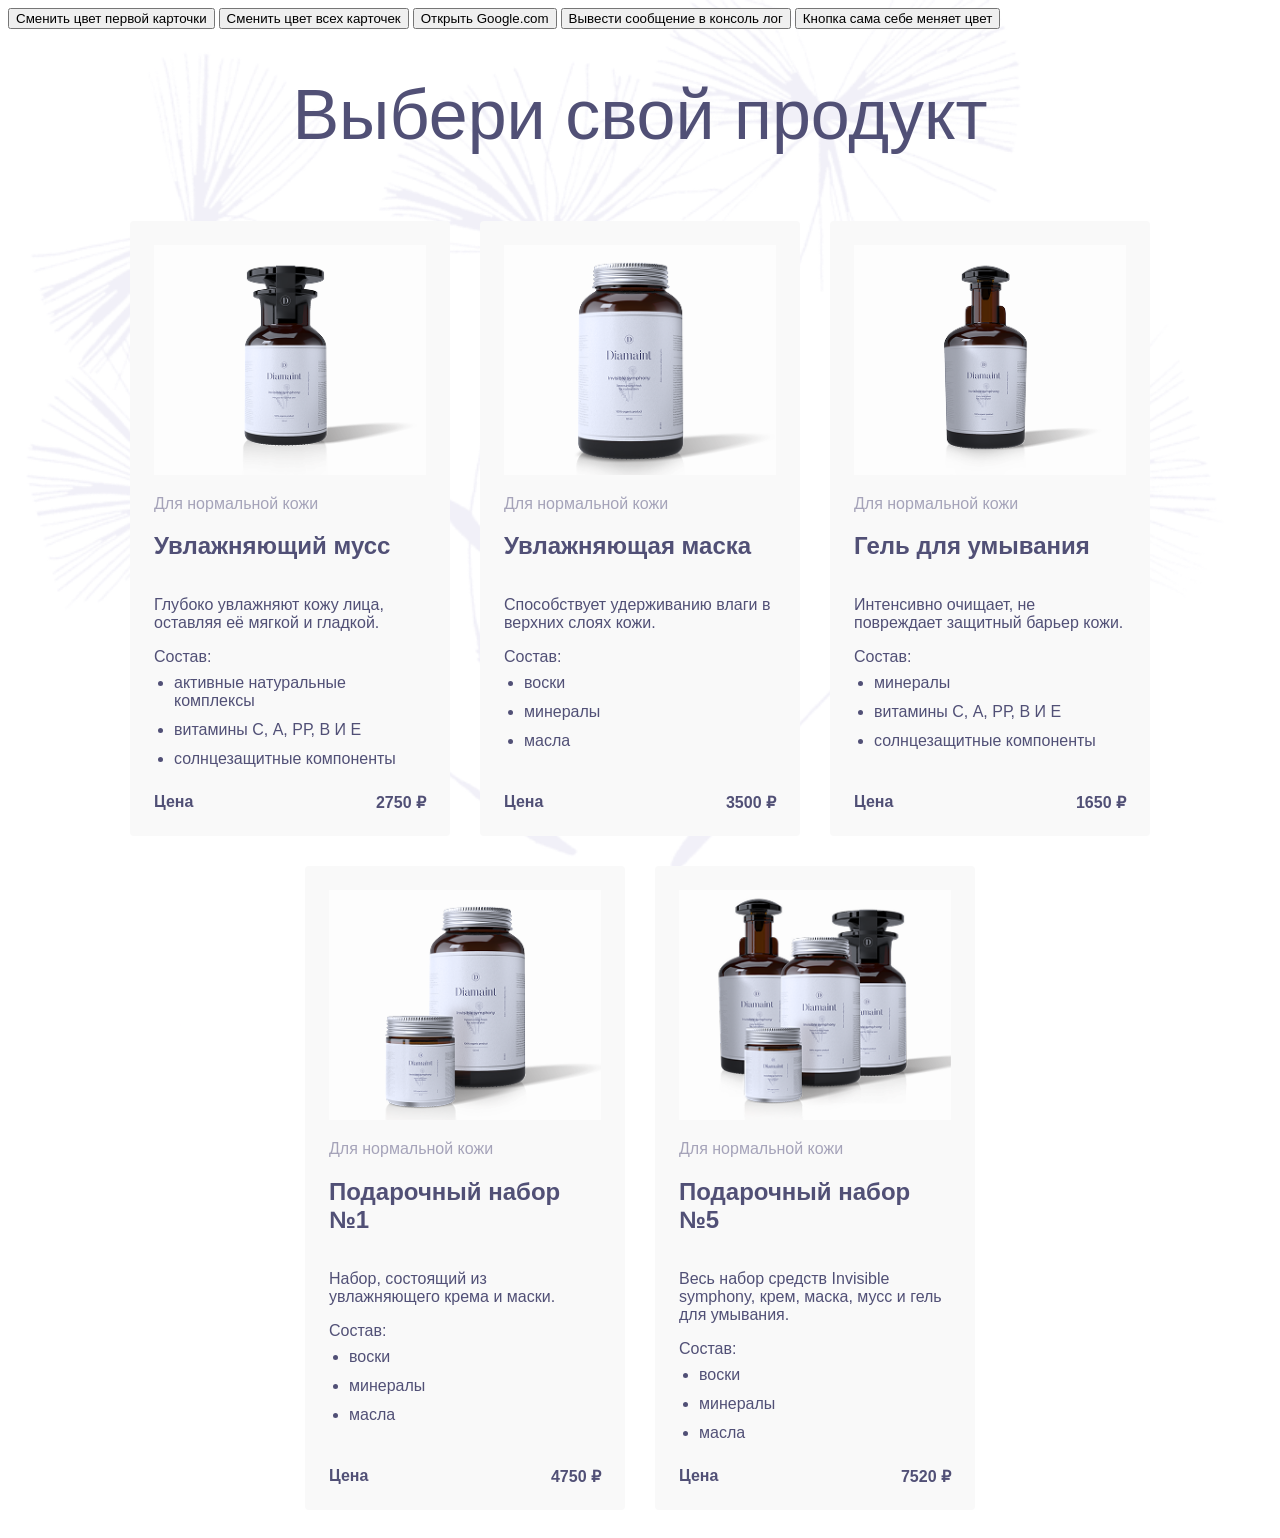
==== index.html @ 406c689b "(Homework №9): Implemented array filtering, mapping and reducing methods with modules" ====
<!DOCTYPE html>
<html lang="ru">

<head>
  <meta charset="UTF-8">
  <meta name="viewport" content="width=device-width, initial-scale=1.0">
  <title>Document</title>
  <link rel="stylesheet" href="style.css">
</head>

<body>
  
  <button id="change-color-first-card">Сменить цвет первой карточки</button>
  <button id="change-color-all-card">Сменить цвет всех карточек</button>
  <button id="open-page-google">Открыть Google.com</button>
  <button id="output-console-loge">Вывести сообщение в консоль лог</button>
  <button id="button-change-color">Кнопка сама себе меняет цвет</button>

  <h1 class="title">Выбери свой продукт</h1>

  <div class="catalog">


    <div class="product-card">

      <img class="product-card__image" src="img/moisturizing-mousse.png" alt="Товар Увлажняющий мусс">
      <span class="product-card__category">Для нормальной кожи</span>
      <h2 class="product-card__title">Увлажняющий мусс</h2>
      <p class="product-card__description">Глубоко увлажняют кожу лица, оставляя её мягкой и гладкой.</p>

      <span class="product-card__composition-title">Состав: </span>

      <ul class="product-card__composition-list">
        <li class="product-card__composition-item">активные натуральные комплексы</li>
        <li class="product-card__composition-item">витамины С, А, РР, В И Е</li>
        <li class="product-card__composition-item">солнцезащитные компоненты</li>
      </ul>

      <div class="product-card__price-box">
        <b class="product-card__price-label">Цена</b>
        <span class="product-card__price-value">2750 &#8381;</span>
      </div>

    </div>


    <div class="product-card">

      <img class="product-card__image" src="img/moisturizing-mask.png" alt="Увлажняющая маска">
      <span class="product-card__category">Для нормальной кожи</span>
      <h2 class="product-card__title">Увлажняющая маска</h2>
      <p class="product-card__description">Способствует удерживанию влаги в верхних слоях кожи.</p>


      <span class="product-card__composition-title">Состав: </span>

      <ul class="product-card__composition-list">
        <li class="product-card__composition-item">воски</li>
        <li class="product-card__composition-item">минералы</li>
        <li class="product-card__composition-item">масла</li>
      </ul>


      <div class="product-card__price-box">
        <b class="product-card__price-label">Цена</b>
        <span class="product-card__price-value">3500 &#8381;</span>
      </div>

    </div>


    <div class="product-card">

      <img class="product-card__image" src="img/cleansing-gel.png" alt="Гель для умывания">
      <span class="product-card__category">Для нормальной кожи</span>
      <h2 class="product-card__title">Гель для умывания</h2>
      <p class="product-card__description">Интенсивно очищает, не повреждает защитный барьер кожи.</p>

      <span class="product-card__composition-title">Состав: </span>

      <ul class="product-card__composition-list">
        <li class="product-card__composition-item">минералы</li>
        <li class="product-card__composition-item">витамины С, А, РР, В И Е</li>
        <li class="product-card__composition-item">солнцезащитные компоненты</li>
      </ul>

      <div class="product-card__price-box">
        <b class="product-card__price-label">Цена</b>
        <span class="product-card__price-value">1650 &#8381;</span>
      </div>

    </div>


    <div class="product-card">

      <img class="product-card__image" src="img/gift-set-№1.png" alt="Подарочный набор №1">
      <span class="product-card__category">Для нормальной кожи</span>
      <h2 class="product-card__title">Подарочный набор №1</h2>
      <p class="product-card__description">Набор, состоящий из увлажняющего крема и маски.</p>

      <span class="product-card__composition-title">Состав: </span>

      <ul class="product-card__composition-list">
        <li class="product-card__composition-item">воски</li>
        <li class="product-card__composition-item">минералы</li>
        <li class="product-card__composition-item">масла</li>
      </ul>

      <div class="product-card__price-box">
        <b class="product-card__price-label">Цена</b>
        <span class="product-card__price-value">4750 &#8381;</span>
      </div>

    </div>


    <div class="product-card">

      <img class="product-card__image" src="img/gift-set-№5.png" alt="Подарочный набор №5">
      <span class="product-card__category">Для нормальной кожи</span>
      <h2 class="product-card__title">Подарочный набор №5</h2>
      <p class="product-card__description">Весь набор средств Invisible symphony, крем, маска, мусс и гель для умывания.</p>

      <span class="product-card__composition-title">Состав: </span>

      <ul class="product-card__composition-list">
        <li class="product-card__composition-item">воски</li>
        <li class="product-card__composition-item">минералы</li>
        <li class="product-card__composition-item">масла</li>
      </ul>

      <div class="product-card__price-box">
        <b class="product-card__price-label">Цена</b>
        <span class="product-card__price-value">7520 &#8381;</span>
      </div>

    </div>


  </div>
  <script src="main.js"></script>
  <script src="homework-7.js"></script>
  <script src="homework-8.js"></script>
  <script type="module" src="./homework-9.js"></script>
  <script type="module" src="./comments.js"></script>
</body>

</html>
---- style.css ----
body {
    background-image: url("img/dandelions.png");
    background-repeat: no-repeat;
    background-position: top right;
    background-size: contain;
}

.title {
    font-family: 'Montserrat', sans-serif;
    font-weight: 400;
    font-style: normal;
    font-size: 70px;
    line-height: 78px;
    letter-spacing: 0;
    text-align: center;
    color: #515076;
}

.catalog {
    display: flex;
    flex-wrap: wrap;
    gap: 30px;
    justify-content: center;
    max-width: 1200px;
    margin: 0 auto;
    padding: 20px;
}

.product-card {
    font-family: 'Montserrat', sans-serif;
    background-color: #f9f9f9;
    border-radius: 4px;
    padding: 24px;
    width: 320px;
    box-sizing: border-box;
    display: flex;
    flex-direction: column;
}

.product-card__image {
    max-width: 100%;
    height: auto;
    display: block;
    margin: 0 auto 20px auto;
}

.product-card__category {
    font-family: 'Montserrat', sans-serif;
    color: #A5A3B9;
}

.product-card__title, 
.product-card__description, 
.product-card__composition-title {
    color: #515076;
    font-family: 'Montserrat', sans-serif;
}

.product-card__composition-list {
    display: flex;
    flex-direction: column;
    align-items: flex-start;
    gap: 6px;
    padding-left: 20px;
    list-style-position: outside;
    color: #515076;
    font-family: 'Montserrat', sans-serif;
    margin-top: 8px;
    margin-bottom: 20px;
}

.product-card__composition-item {
    margin-bottom: 5px;
}

.product-card__price-box {
    display: flex;
    justify-content: space-between;
    margin-top: auto;
    font-family: 'Montserrat', sans-serif;
    color: #515076;
    font-weight: bold;
}

.product-card__price-label,
.product-card__price-value {
    font-family: 'Montserrat', sans-serif;
    color: #515076;
}


.button--active {
    background-color: blue;
}
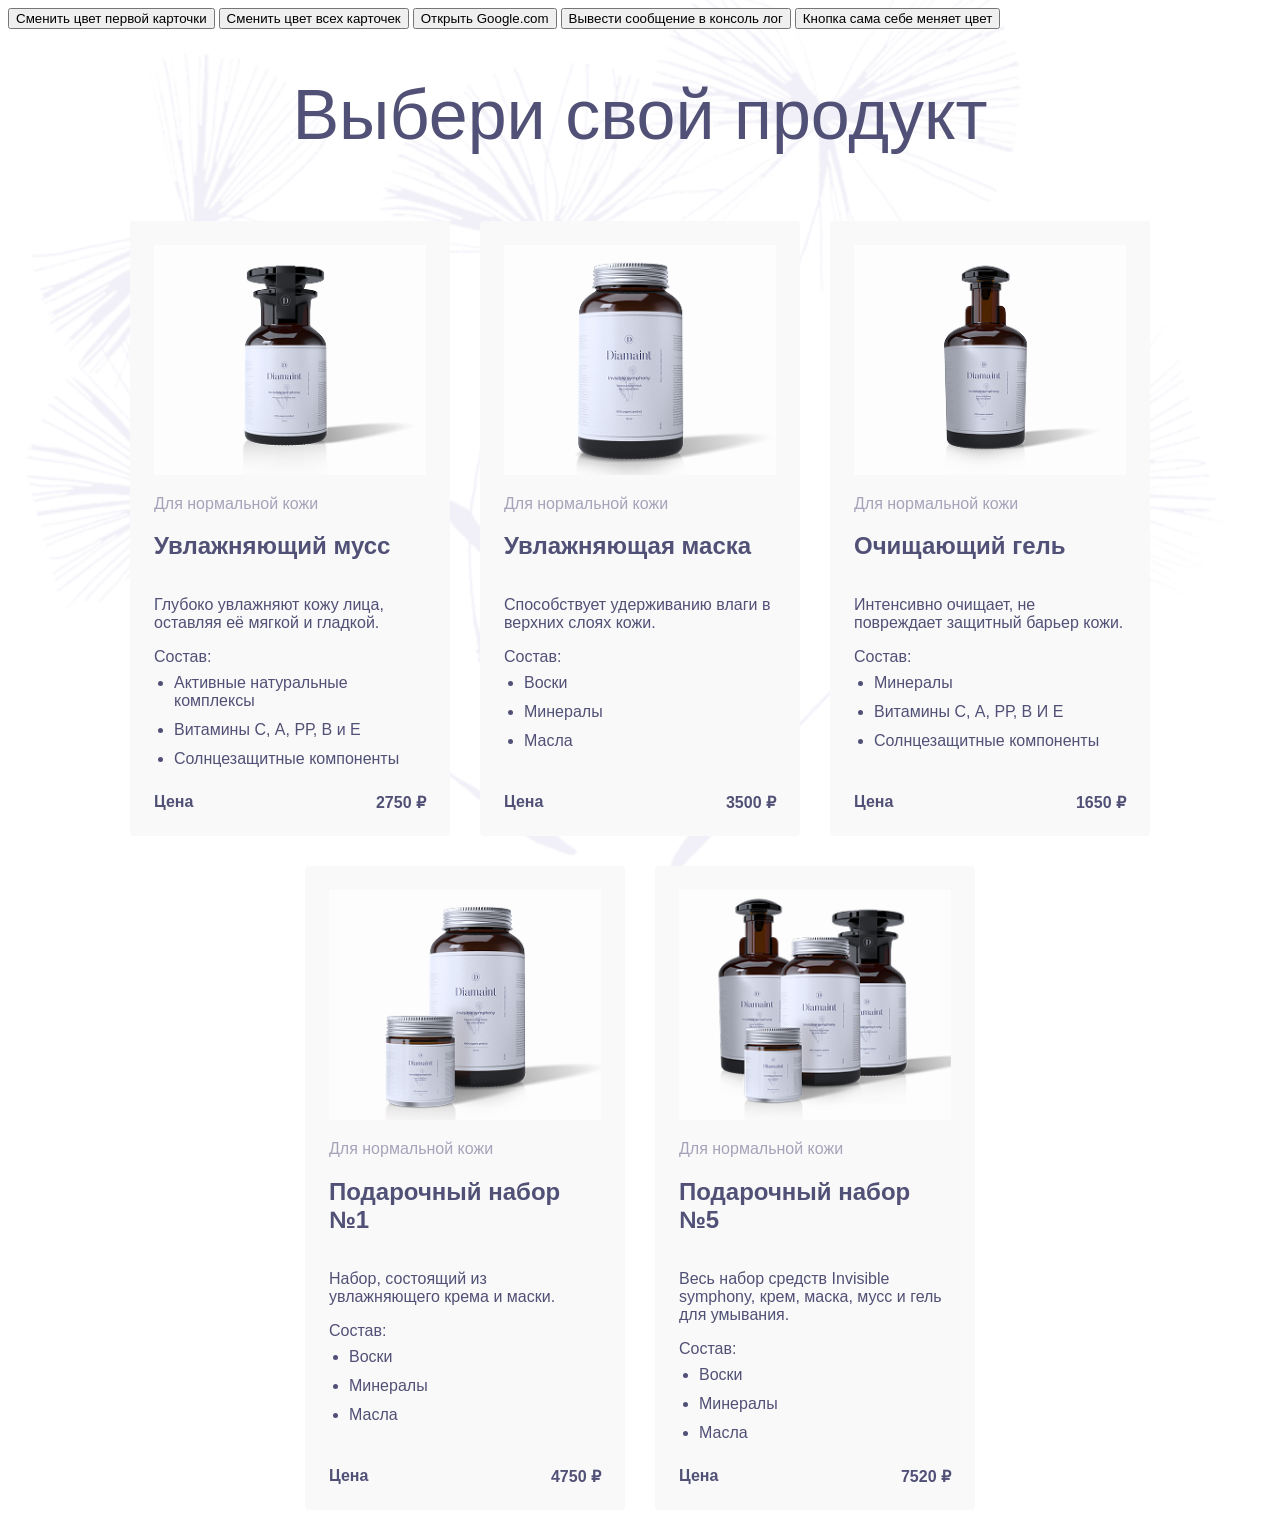
==== commit 78c8a85a: "fix: correct card count rendering in renderCards function" ====
--- a/index.html
+++ b/index.html
@@ -144,6 +144,7 @@
   <script src="homework-8.js"></script>
   <script type="module" src="./homework-9.js"></script>
   <script type="module" src="./comments.js"></script>
+  <script type="module" src="./homework-10.js"></script>
 </body>
 
 </html>
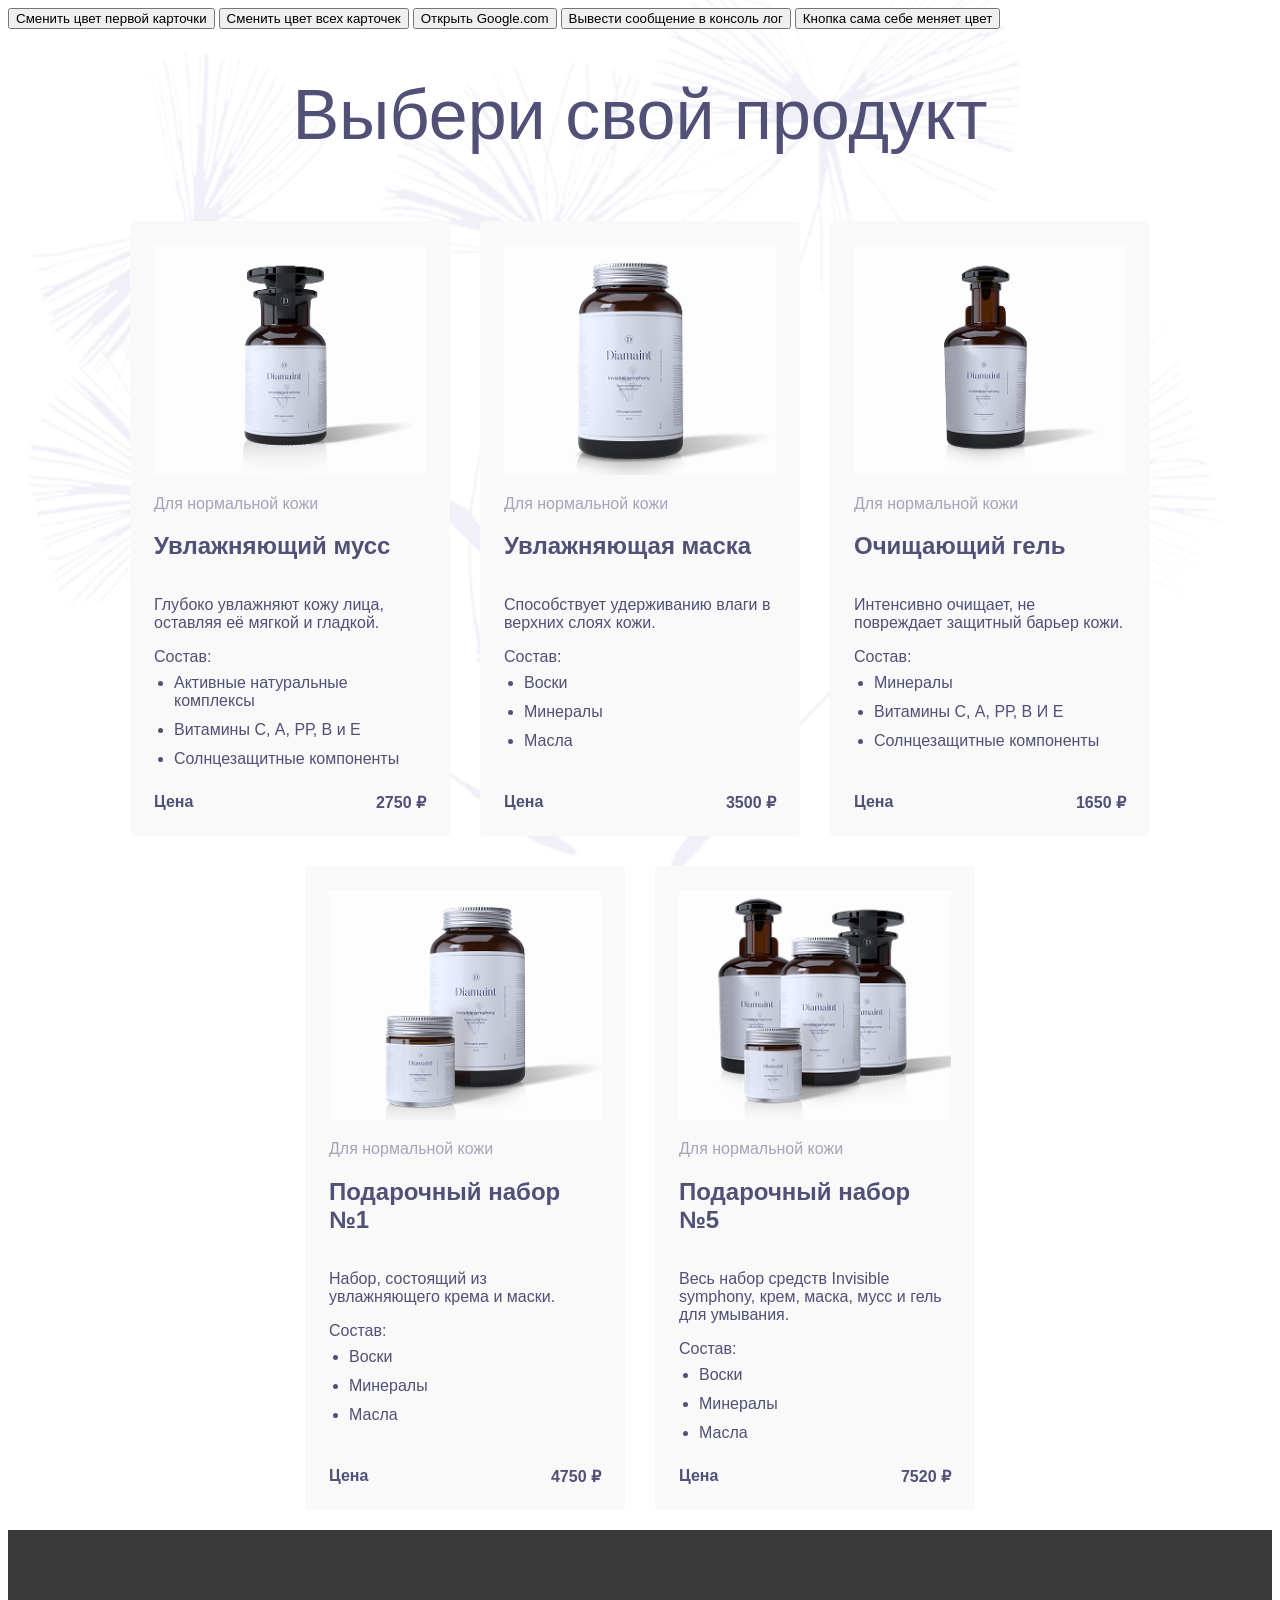
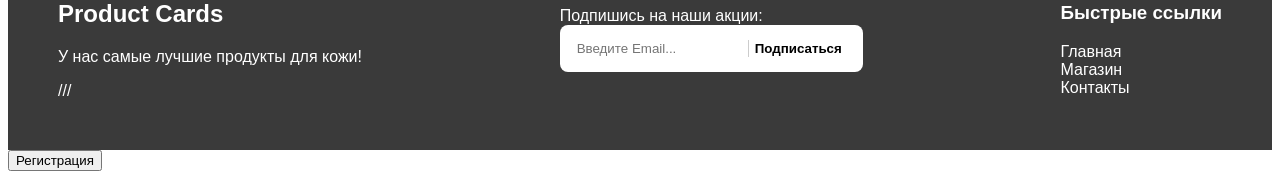
==== commit 1de15cd7: "(Homework №11): Implemented semantic footer with form validation and submit event" ====
--- a/index.html
+++ b/index.html
@@ -145,6 +145,69 @@
   <script type="module" src="./homework-9.js"></script>
   <script type="module" src="./comments.js"></script>
   <script type="module" src="./homework-10.js"></script>
+  <script type="module" src ="/homework-11.js"></script>
+
+  <template id="product-template">
+    <div class="product-card">
+      <img class="product-card__image" src="" alt="">
+      <span class="product-card__category"></span>
+      <h2 class="product-card__title"></h2>
+      <p class="product-card__description"></p>
+      <span class="product-card__composition-title">Состав: </span>
+      <ul class="product-card__composition-list">
+      </ul>
+      <div class="product-card__price-box">
+        <b class="product-card__price-label">Цена</b>
+        <span class="product-card__price-value"></span>
+      </div>
+    </div>
+  </template>
+
+
+  <footer class="footer">
+    <div class="footer__about">
+      <h2 class="footer__logo">Product Cards</h2>
+      <p class="footer__text">У нас самые лучшие продукты для кожи!</p>
+      <div class="footer__socials">///</div>
+    </div>
+
+    <form class="footer__subscribe-form">
+      <label for="footer-email" class="footer__form-label">Подпишись на наши акции:</label>
+      
+      <div class="footer__form-group">
+        <input type="email" id="footer-email" name="userEmail" required class="footer__form-input" placeholder="Введите Email...">
+        <button type="submit" class="footer__form-btn">Подписаться</button>
+      </div>
+    </form>
+
+    <nav class="footer__nav">
+      <h3 class="footer__nav-title">Быстрые ссылки</h3>
+      <ul class="footer__nav-list">
+        <li class="footer__nav-item"><a href="#">Главная</a></li>
+        <li class="footer__nav-item"><a href="#">Магазин</a></li>
+        <li class="footer__nav-item"><a href="#">Контакты</a></li>
+      </ul>
+    </nav>
+  </footer>
+
+  
+  <button class="open__modal-btn">Регистрация</button>
+  <div class="overlay">
+    <div class="modal">
+      <button class="modal__close-btn">&times;</button>
+      <form class="modal__form">
+        <input class="modal__input__name" type="text" placeholder="Имя" required>
+        <input class="modal__input__last-name" type="text" placeholder="Фамилия" required>
+        <input class="modal__input__date-birth" type="date" placeholder="Дата рождения" required>
+        <input class="modal__input__age" type="number" placeholder="Возраст" required>
+        <input class="modal__input__email" type="text" placeholder="Email" required>
+        <input class="modal__input_password" type="password" placeholder="Пароль" required>
+        <input class="modal__input_password-confirm" type="password" placeholder="Подтвердите пароль" required>
+        <button class="modal__submit-btn" type="submit">Зарегистрироваться</button>
+      </form>
+    </div>
+  </div>
+
 </body>
 
 </html>
--- a/style.css
+++ b/style.css
@@ -92,3 +92,71 @@
 .button--active {
     background-color: blue;
 }
+
+
+.footer {
+    display: flex;
+    justify-content: space-between;
+    align-items: center;
+    background-color: #3A3A3A;
+    font-family: 'Montserrat', sans-serif;
+    color: #FFFFFF;
+    padding: 50px;
+}
+
+
+.footer__form-group {
+    display: flex;
+    background-color: #fff;
+    border-radius: 8px;
+    padding: 15px;
+}
+
+.footer__form-input {
+    border: none;
+    background: transparent;
+    border-right: 1px solid #ccc;
+}
+
+.footer__form-btn {
+    font-weight: bold;
+    border: none;
+    background: transparent;
+    background: transparent;
+}
+
+.footer__nav-list {
+    list-style: none;
+    padding: 0; margin: 0;
+}
+
+.footer__nav-item a:hover {
+    text-decoration: underline;
+    opacity: 0.8;
+}
+
+.footer__nav-list a {
+    text-decoration: none;
+    color: #ffffff;
+}
+
+.overlay {
+    position: fixed;
+    top: 0;
+    left: 0;
+    width: 100%;
+    height: 100%;
+    background-color: rgba(0, 0, 0, 0.6);
+    display: none;
+    justify-content: center;
+    align-items: center;
+}
+
+.modal {
+    background-color: white;
+    max-width: 400px;
+}
+
+.overlay.modal-showed {
+    display: flex;
+}
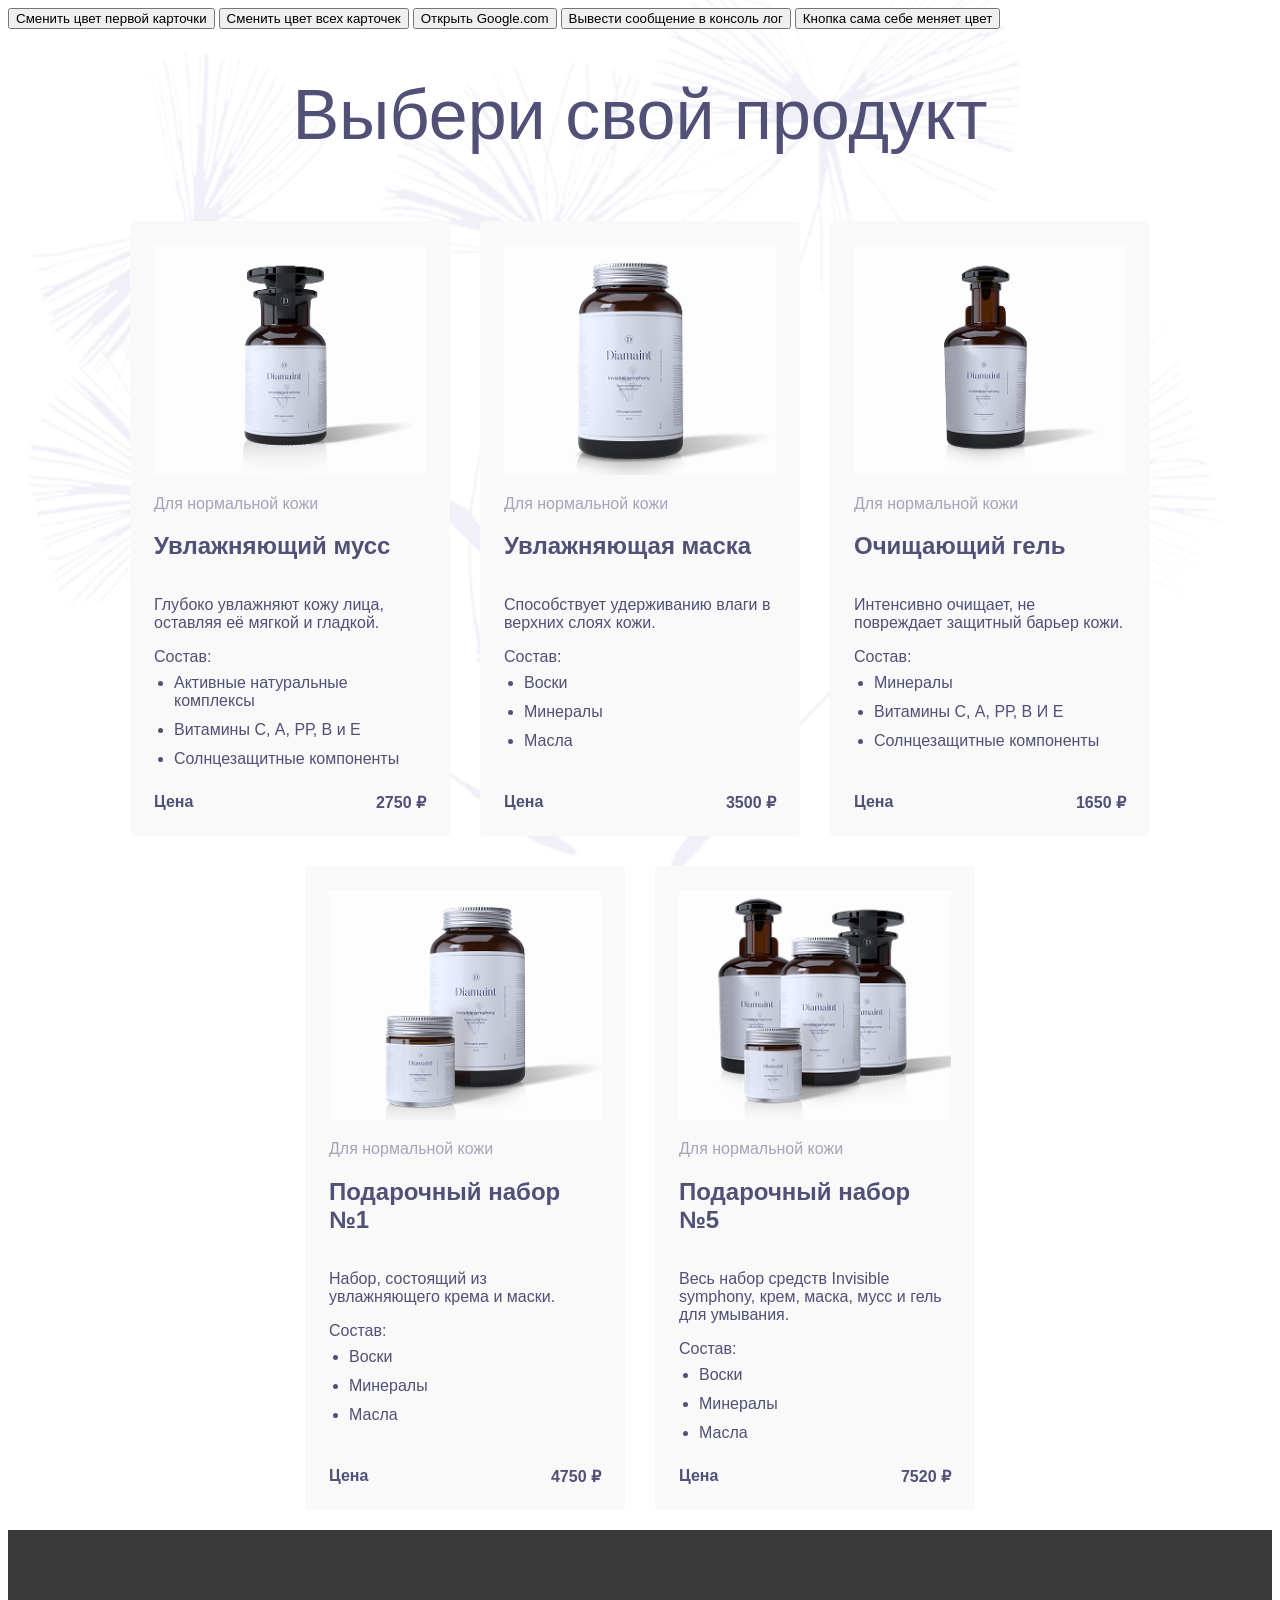
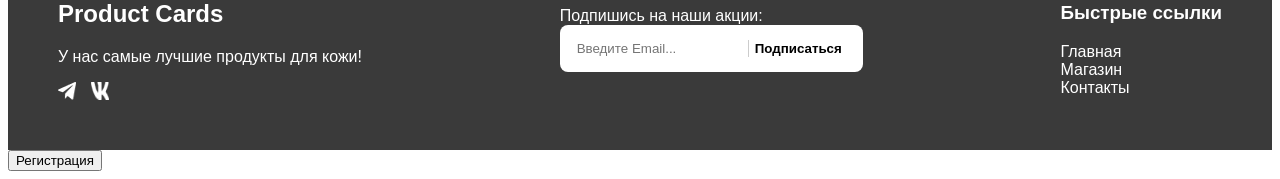
==== commit ec596930: "style: add social media icons to footer" ====
--- a/index.html
+++ b/index.html
@@ -168,7 +168,17 @@
     <div class="footer__about">
       <h2 class="footer__logo">Product Cards</h2>
       <p class="footer__text">У нас самые лучшие продукты для кожи!</p>
-      <div class="footer__socials">///</div>
+      <div class="footer__socials">
+
+        <a class="footer__social-link" href="#" target="_blank">
+          <img class="footer__social-icon" src="img/telegram.png">
+        </a>
+
+        <a class="footer__social-link" href="#" target="_blank">
+          <img class="footer__social-icon" src="img/vk.png">
+        </a>
+
+        </div>
     </div>
 
     <form class="footer__subscribe-form">
@@ -183,9 +193,15 @@
     <nav class="footer__nav">
       <h3 class="footer__nav-title">Быстрые ссылки</h3>
       <ul class="footer__nav-list">
-        <li class="footer__nav-item"><a href="#">Главная</a></li>
-        <li class="footer__nav-item"><a href="#">Магазин</a></li>
-        <li class="footer__nav-item"><a href="#">Контакты</a></li>
+        <li class="footer__nav-item">
+          <a href="#">Главная</a>
+        </li>
+        <li class="footer__nav-item">
+          <a href="#">Магазин</a>
+        </li>
+        <li class="footer__nav-item">
+          <a href="#">Контакты</a>
+        </li>
       </ul>
     </nav>
   </footer>
--- a/style.css
+++ b/style.css
@@ -159,4 +159,18 @@
 
 .overlay.modal-showed {
     display: flex;
+}
+
+.footer__socials {
+  display: flex;
+  flex-direction: row;
+  gap: 15px;
+  margin-top: 15px;
+}
+
+/* 2. Уменьшаем размер самих картинок-иконок */
+.footer__social-icon {
+  width: 18px;
+  height: 18px;
+  display: block;
 }
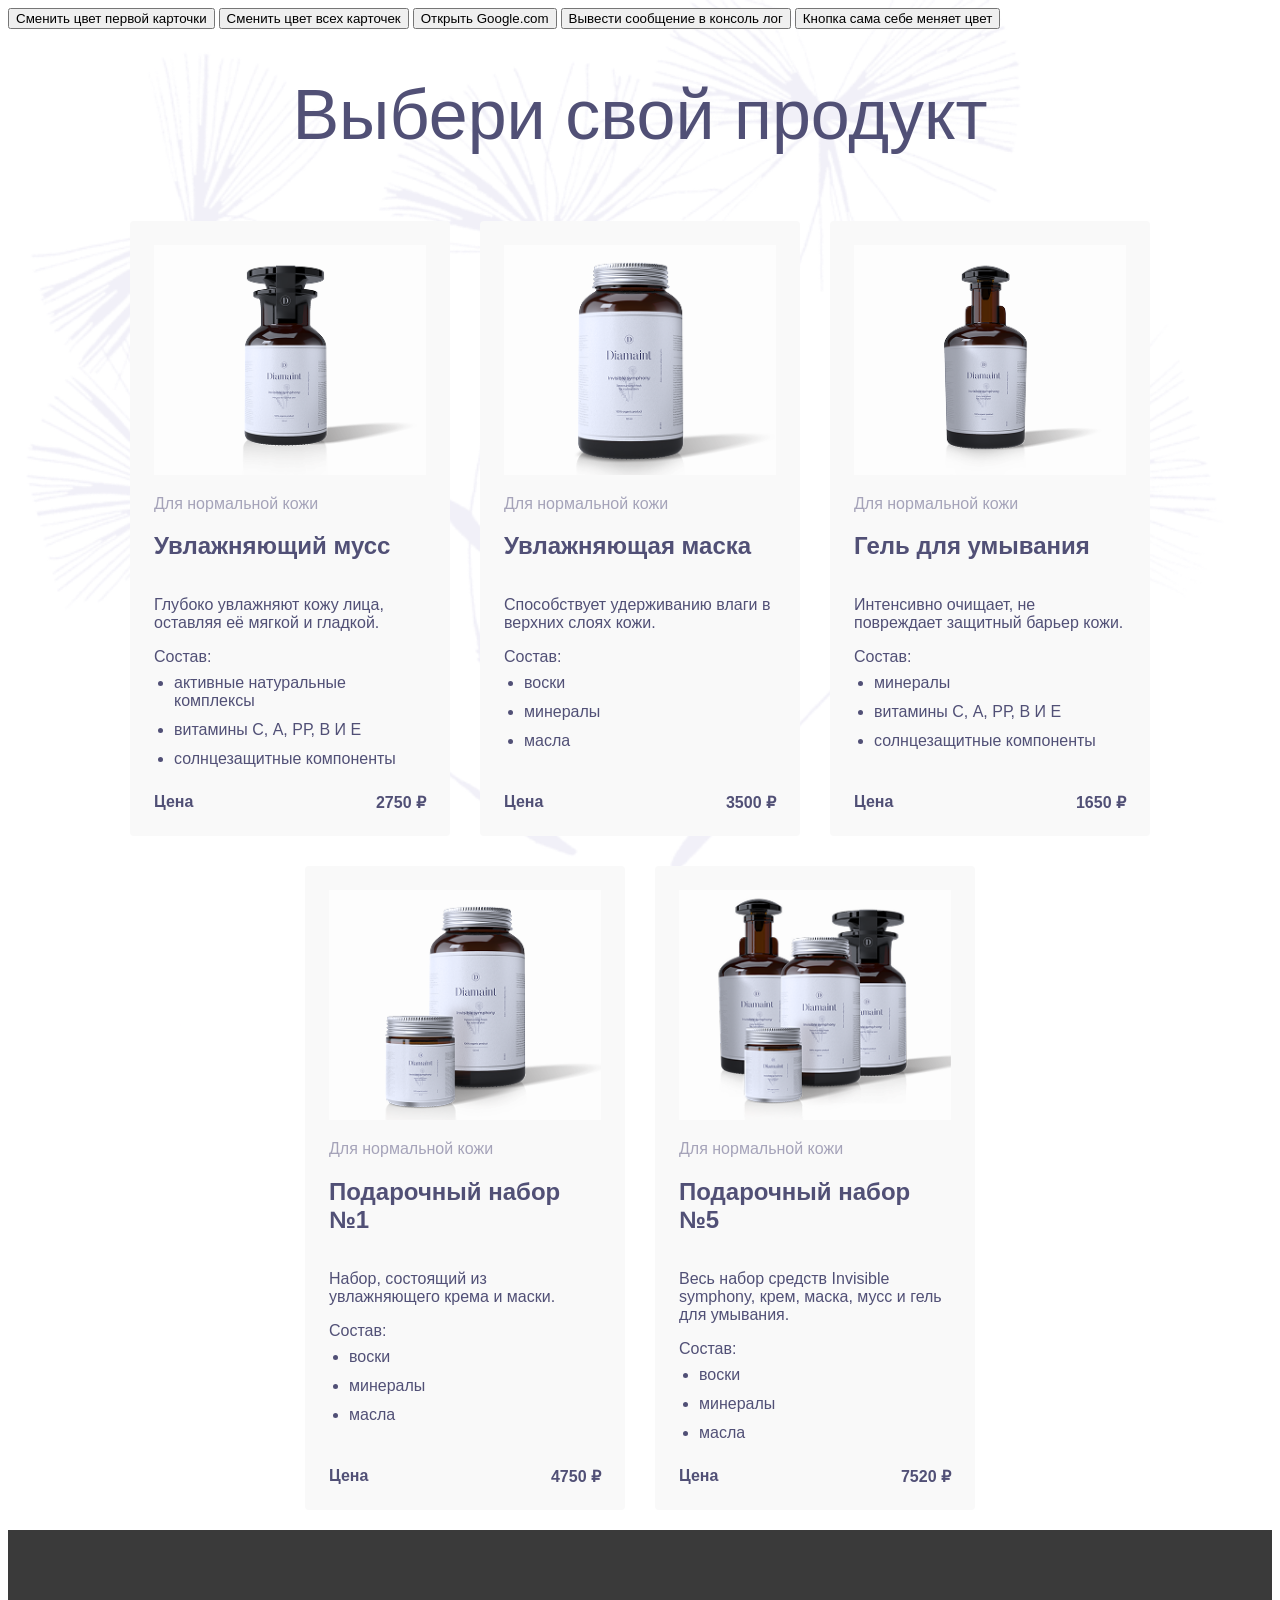
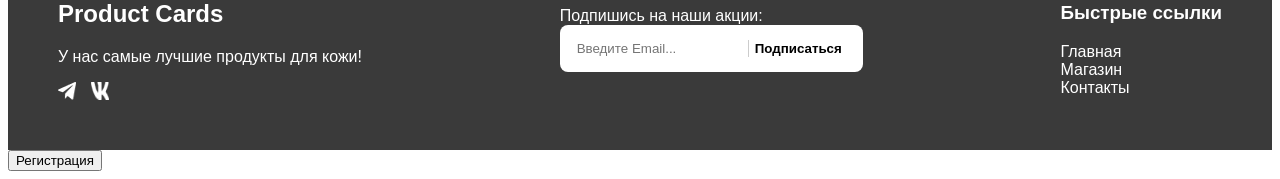
==== commit c05725c5: "(Homework №11):  Modular structure, function context and classes" ====
--- a/index.html
+++ b/index.html
@@ -139,13 +139,7 @@
 
 
   </div>
-  <script src="main.js"></script>
-  <script src="homework-7.js"></script>
-  <script src="homework-8.js"></script>
-  <script type="module" src="./homework-9.js"></script>
-  <script type="module" src="./comments.js"></script>
-  <script type="module" src="./homework-10.js"></script>
-  <script type="module" src ="/homework-11.js"></script>
+  <script type="module" src="main.js"></script>
 
   <template id="product-template">
     <div class="product-card">
@@ -206,23 +200,24 @@
     </nav>
   </footer>
 
-  
-  <button class="open__modal-btn">Регистрация</button>
-  <div class="overlay">
-    <div class="modal">
-      <button class="modal__close-btn">&times;</button>
-      <form class="modal__form">
-        <input class="modal__input__name" type="text" placeholder="Имя" required>
-        <input class="modal__input__last-name" type="text" placeholder="Фамилия" required>
-        <input class="modal__input__date-birth" type="date" placeholder="Дата рождения" required>
-        <input class="modal__input__age" type="number" placeholder="Возраст" required>
-        <input class="modal__input__email" type="text" placeholder="Email" required>
-        <input class="modal__input_password" type="password" placeholder="Пароль" required>
-        <input class="modal__input_password-confirm" type="password" placeholder="Подтвердите пароль" required>
-        <button class="modal__submit-btn" type="submit">Зарегистрироваться</button>
-      </form>
-    </div>
+<button class="open__modal-btn">Регистрация</button>
+
+<div id="registration-modal" class="overlay">
+  <div class="modal">
+    <button class="modal__close-btn">&times;</button>
+    <form id="registration-form" class="modal__form">
+      <input class="modal__input__name" name="name" type="text" placeholder="Имя" required>
+      <input class="modal__input__last-name" name="lastName" type="text" placeholder="Фамилия" required>
+      <input class="modal__input__date-birth" name="dateBirth" type="date" placeholder="Дата рождения" required>
+      <input class="modal__input__age" name="age" type="number" placeholder="Возраст" required>
+      <input class="modal__input__email" name="email" type="text" placeholder="Email" required>
+      <input class="modal__input_password" name="password" type="password" placeholder="Пароль" required>
+      <input class="modal__input_password-confirm" name="passwordConfirm" type="password" placeholder="Подтвердите пароль" required>
+      <button class="modal__submit-btn" type="submit">Зарегистрироваться</button>
+    </form>
   </div>
+</div>
+
 
 </body>
 
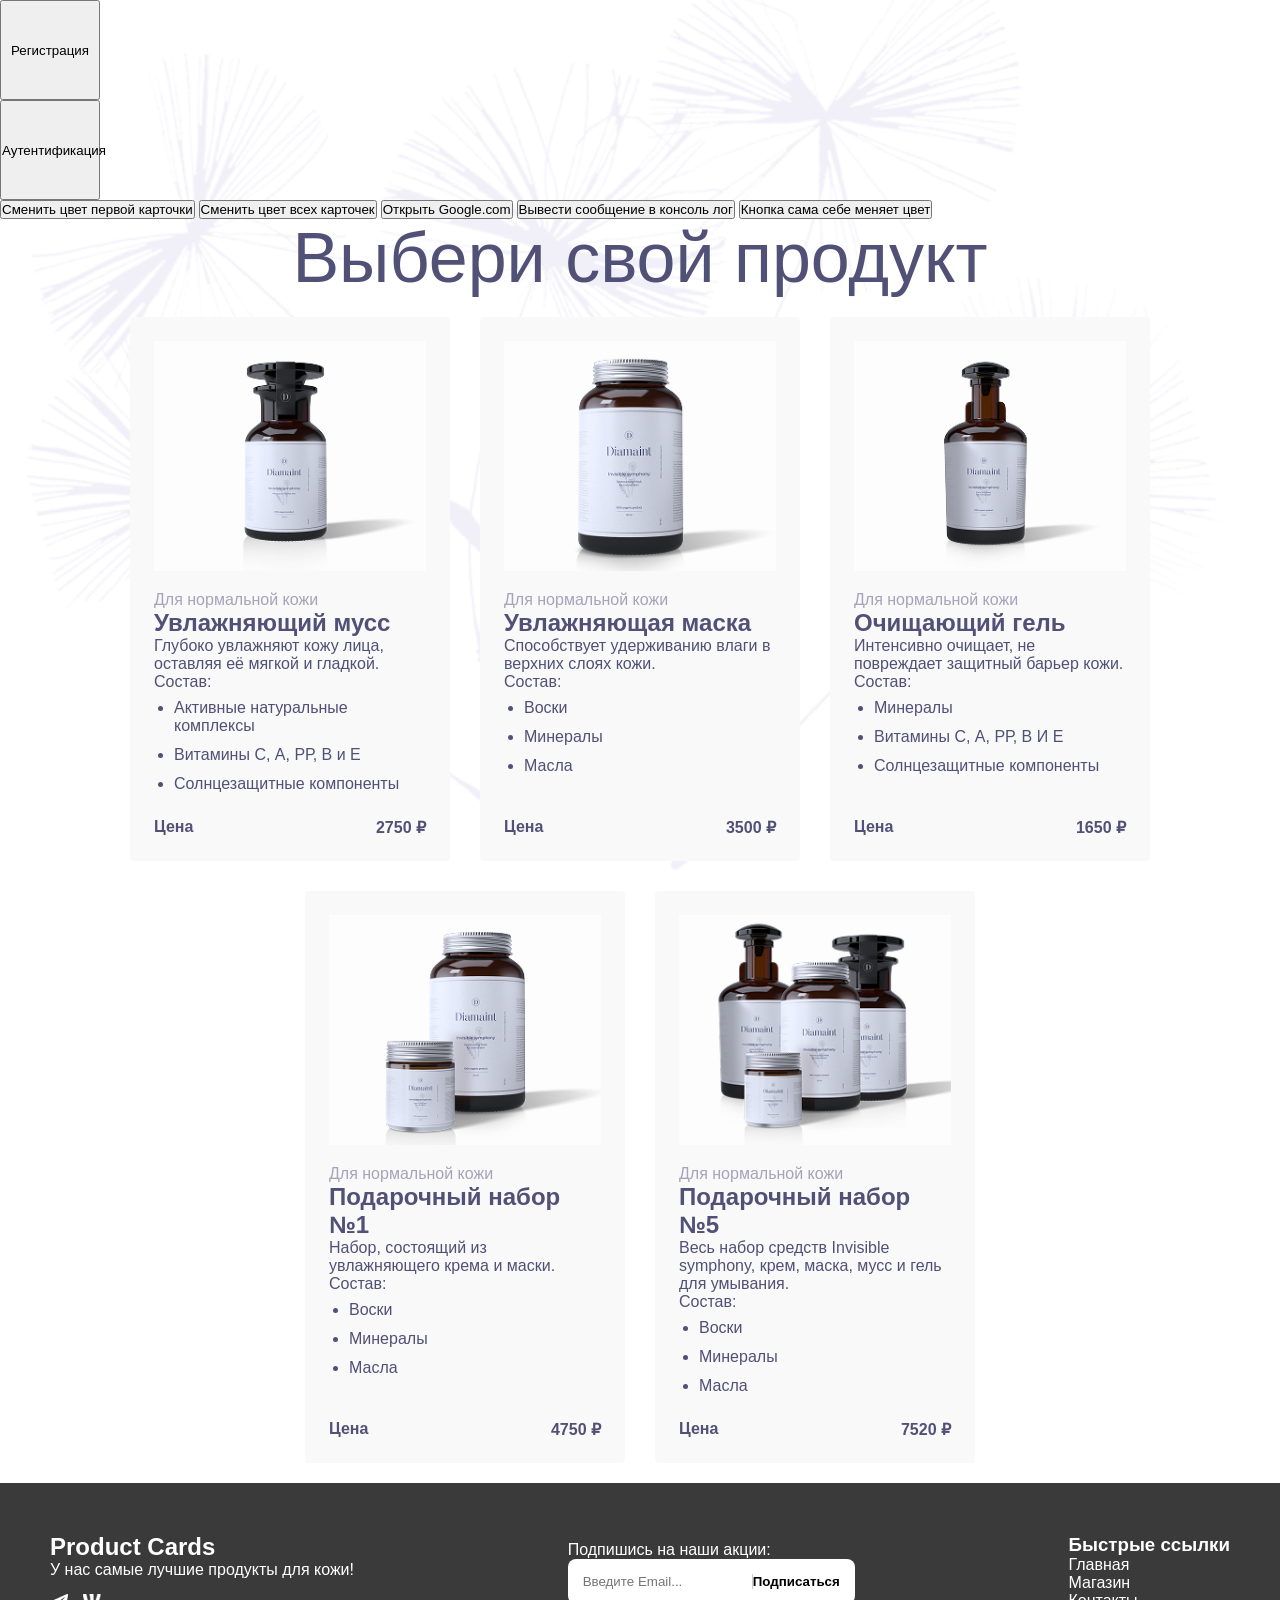
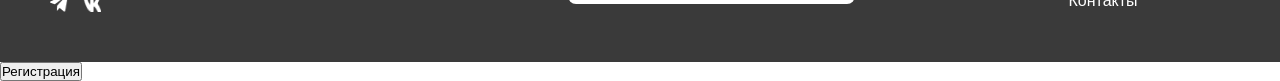
==== commit 6a8004e2: "(Homework №14): Fixed the problem with the overlay" ====
--- a/index.html
+++ b/index.html
@@ -7,6 +7,27 @@
   <title>Document</title>
   <link rel="stylesheet" href="style.css">
 </head>
+
+  <div class="overlay" id="overlay"></div>
+
+  <button class="button" id="registration-button">Регистрация</button>
+  <button class="button" id="auth-button">Аутентификация</button>
+
+  <div id="registration-modal" class="modal">
+    <button id="modal-close-button" class="modal-close-button">X</button>
+    <h1>Регистрация</h1>
+    <span>Пароль</span>
+    <span>Повторите пароль</span>
+    <span>Логин</span>
+    <span>Почта</span>
+  </div>
+
+  <div id="auth-modal" class="modal">
+    <button id="modal-close-button" class="modal-close-button">X</button>
+    <h1>Аутентификация</h1>
+    <p>Логин</p>
+    <p>Пароль</p>
+  </div>
 
 <body>
   
@@ -218,7 +239,8 @@
   </div>
 </div>
 
+  <script type="module" src="script.js"></script>
+
 
 </body>
-
 </html>
--- a/style.css
+++ b/style.css
@@ -173,4 +173,58 @@
   width: 18px;
   height: 18px;
   display: block;
+}
+
+* {
+  margin: 0;
+  padding: 0;
+}
+
+.button {
+  display: block;
+  width: 100px;
+  height: 100px;
+}
+
+.modal-close-button {
+  display: block;
+  position: absolute;
+  top: 10px;
+  right: 10px;
+  border: none;
+  background-color: transparent;
+  cursor: pointer;
+  padding: 10px;
+}
+
+.modal {
+  position: fixed;
+  display: none;
+  top: 50%;
+  left: 50%;
+  transform: translate(-50%, -50%);
+  width: 60rem;
+  height: 50rem;
+  background-color: #fff;
+  border-radius: 20px;
+  z-index: 20;
+}
+
+.modal-showed {
+  display: block;
+}
+
+.overlay {
+  width: 100%;
+  height: 100%;
+  position: fixed;
+  display: none;
+  background-color: rgb(0, 0, 0, 0.6);
+  top: 0;
+  left: 0;
+  z-index: 10;
+}
+
+.overlay-showed {
+  display: block;
 }
